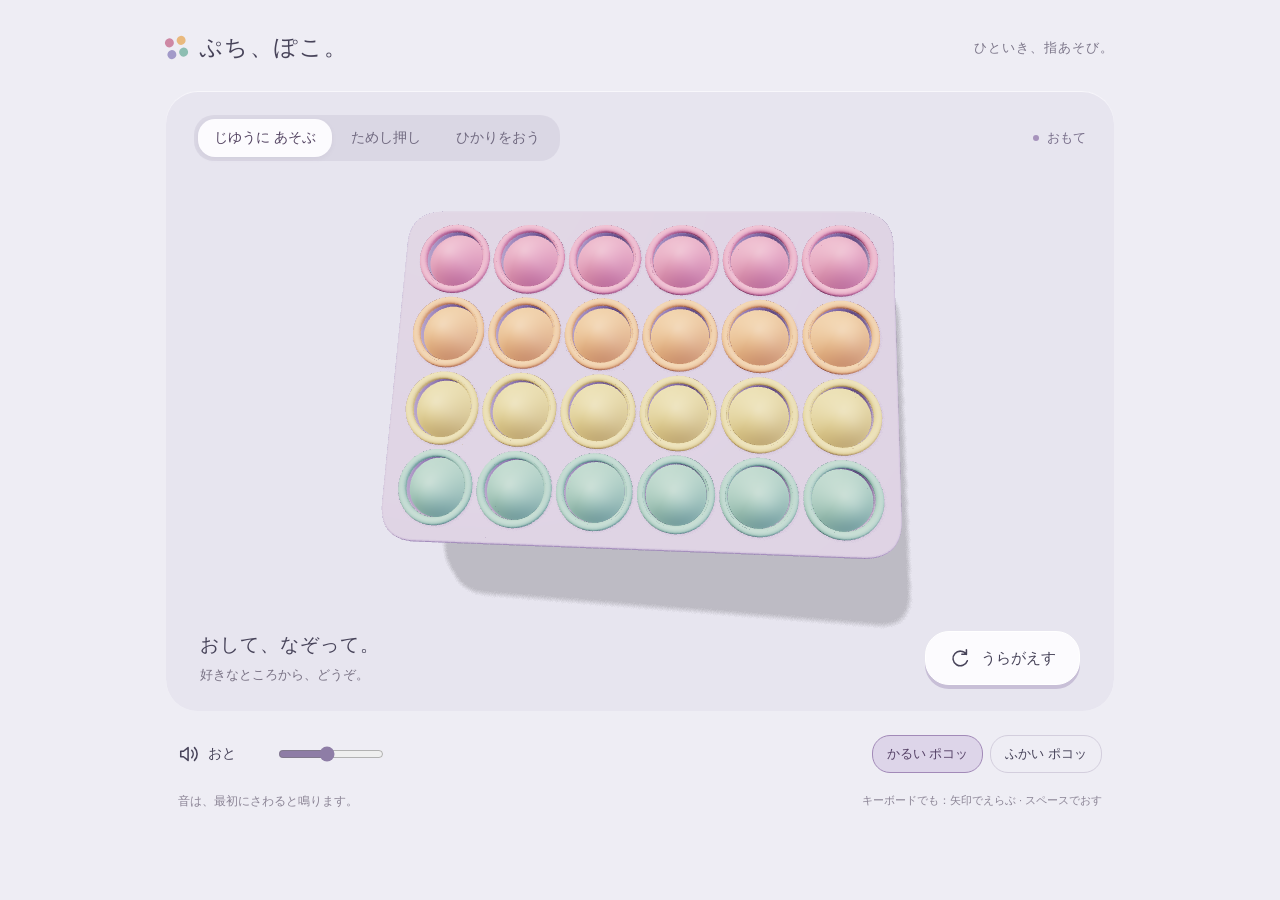
==== index.html @ d10102cb "立体と音を楽しむプッシュポップと光を追うゲームを公開" ====
<!doctype html>
<html lang="ja">
<head>
  <meta charset="UTF-8">
  <meta name="viewport" content="width=device-width, initial-scale=1">
  <meta name="theme-color" content="#eeedf4">
  <meta name="description" content="押して、なぞって、裏返して。音と立体感を楽しむプッシュポップ。">
  <title>ぷち、ぽこ。 — プッシュポップ</title>
  <link rel="icon" type="image/svg+xml" href="data:image/svg+xml,%3Csvg xmlns='http://www.w3.org/2000/svg' viewBox='0 0 64 64'%3E%3Crect width='64' height='64' rx='18' fill='%23b9acd9'/%3E%3Ccircle cx='32' cy='32' r='21' fill='%23e4a1b3' stroke='%239f6480' stroke-width='3'/%3E%3Cellipse cx='26' cy='23' rx='8' ry='5' fill='%23f6c9d4'/%3E%3C/svg%3E">
  <link rel="stylesheet" href="style.css">
</head>
<body>
  <main class="app">
    <header class="topbar">
      <div class="wordmark"><span class="mark" aria-hidden="true"><i></i><i></i><i></i><i></i></span><h1>ぷち、ぽこ。</h1></div>
      <span class="top-note">ひといき、指あそび。</span>
    </header>
    <section class="play-area" aria-label="プッシュポップ">
      <div class="play-top">
        <div class="mode-switch" role="group" aria-label="あそびかた">
          <button class="is-selected" data-mode="full" aria-pressed="true">じゆうに あそぶ</button>
          <button data-mode="sample" aria-pressed="false">ためし押し</button>
          <button data-mode="chase" aria-pressed="false">ひかりをおう</button>
        </div>
        <span class="face-label" id="face-label">おもて</span>
      </div>
      <div class="stage" id="stage">
        <canvas id="toy" role="img" aria-label="立体のプッシュポップ。下の操作領域でもキーボードで押せます。"></canvas>
        <div id="keys" class="key-grid" role="group" aria-label="突起のキーボード操作"></div>
        <div class="loading" id="loading">おもちゃを じゅんびしています</div>
        <div class="error-panel" id="error-panel" hidden><p>おもちゃを表示できませんでした。</p><p>ブラウザの設定でグラフィック描画を有効にして、もう一度開いてください。</p><button onclick="location.reload()">もういちど</button></div>
      </div>
      <div class="play-bottom">
        <div class="instruction"><p id="hint">おして、なぞって。</p><span id="status" aria-live="polite">好きなところから、どうぞ。</span></div>
        <button class="flip-button" id="flip" disabled><svg viewBox="0 0 24 24" aria-hidden="true"><path d="M19 8a8 8 0 1 0 1 7M19 3v5h-5"/></svg>うらがえす</button>
      </div>
    </section>
    <section class="sound-bar" aria-label="音の設定">
      <div class="sound-group">
        <button id="mute" class="sound-toggle" aria-pressed="false" aria-label="音を消す"><svg viewBox="0 0 24 24" aria-hidden="true"><path d="M11 5 6 9H3v6h3l5 4ZM15 8a6 6 0 0 1 0 8M18 5a10 10 0 0 1 0 14"/></svg><span id="mute-label">おと</span></button>
        <input id="volume" type="range" min="0" max="100" value="45" aria-label="音量">
      </div>
      <div class="tone-switch" role="group" aria-label="音色">
        <button data-tone="soft" class="is-selected" aria-pressed="true">かるい ポコッ</button>
        <button data-tone="deep" aria-pressed="false">ふかい ポコッ</button>
      </div>
    </section>
    <footer><span id="audio-note">音は、最初にさわると鳴ります。</span><span class="keyboard-help">キーボードでも：矢印でえらぶ · スペースでおす</span></footer>
  </main>
  <script type="module" src="app.js"></script>
</body>
</html>
---- style.css ----
:root{font-family:ui-rounded,"Hiragino Maru Gothic ProN","Hiragino Kaku Gothic ProN",Meiryo,sans-serif;color:#474359;background:#eeedf4;font-synthesis:none;--ink:#474359;--purple:#766196;--line:#d9d6e4}
*{box-sizing:border-box}body{margin:0}button,input{-webkit-tap-highlight-color:transparent}button{font:inherit;color:inherit;cursor:pointer;border:0}button:disabled{cursor:wait;opacity:.5}button:focus-visible,input:focus-visible{outline:3px solid #8063aa;outline-offset:5px}button{touch-action:manipulation}button svg{width:22px;height:22px;fill:none;stroke:currentColor;stroke-width:1.7;stroke-linecap:round;stroke-linejoin:round}[hidden]{display:none!important}
.app{width:min(1040px,100%);margin:0 auto;padding:32px 46px 22px}.topbar{display:flex;align-items:center;justify-content:space-between;margin-bottom:28px}.wordmark{display:flex;align-items:center;gap:12px}h1{font-size:23px;letter-spacing:.055em;font-weight:750;margin:0}.mark{display:grid;grid-template-columns:repeat(2,9px);gap:3px;transform:rotate(-12deg)}.mark i{height:9px;border-radius:50%;background:#ce88a4}.mark i:nth-child(2){background:#e9b97d}.mark i:nth-child(3){background:#a29ac9}.mark i:nth-child(4){background:#8dbeb2}.top-note{font-size:13px;color:#7d778a;letter-spacing:.08em}.play-area{position:relative;background:#e7e5ef;border-radius:32px;box-shadow:inset 0 1px 0 #f8f7fb;overflow:hidden}.play-top{position:relative;z-index:2;padding:24px 28px 0;display:flex;align-items:center;justify-content:space-between}.mode-switch{display:flex;gap:3px;background:#dad7e4;border-radius:20px;padding:4px}.mode-switch button{padding:10px 16px;border-radius:17px;font-size:14px;background:transparent;color:#716a80}.mode-switch .is-selected{background:#fcfbfe;color:#554563;box-shadow:0 2px 5px #71628612}.face-label{font-size:13px;color:#776d89;display:flex;align-items:center;gap:8px}.face-label:before{content:"";width:6px;height:6px;border-radius:50%;background:#a793bc}.stage{position:relative;height:470px;width:100%;isolation:isolate}.stage canvas{display:block;width:100%;height:100%;touch-action:none;outline:none;cursor:pointer}.loading{position:absolute;inset:0;display:grid;place-items:center;font-size:15px;pointer-events:none}.error-panel{position:absolute;inset:8%;padding:24px;background:#f9f8fc;border-radius:20px;text-align:center;display:flex;flex-direction:column;justify-content:center}.error-panel p{font-size:15px;line-height:1.8}.error-panel button{padding:12px;border-radius:10px;background:#dfd5ee}.key-grid{position:absolute;inset:0;pointer-events:none}.bubble-key{position:absolute;width:42px;height:42px;transform:translate(-50%,-50%);border-radius:50%;pointer-events:none;background:transparent;opacity:0}.bubble-key:focus-visible{opacity:1;outline:3px solid #4b395f;outline-offset:4px;background:#ffffff18}.play-bottom{padding:0 34px 26px;display:flex;align-items:center;justify-content:space-between;gap:16px}.instruction p{font-size:19px;font-weight:700;letter-spacing:.05em;margin:0 0 7px}.instruction span{font-size:13px;color:#797284}.flip-button{display:flex;align-items:center;gap:10px;background:#fcfbfe;border:1px solid #fff;border-radius:24px;padding:15px 23px;font-size:15px;box-shadow:0 4px 0 #c8bfd7;white-space:nowrap;transition:background .15s}.flip-button:active{box-shadow:0 1px 0 #c8bfd7;transform:translateY(3px)}.sound-bar{padding:24px 12px 18px;display:flex;justify-content:space-between;align-items:center;gap:24px}.sound-group{display:flex;gap:18px;align-items:center}.sound-toggle{display:flex;gap:8px;align-items:center;background:transparent;font-size:14px;padding:8px 0;min-width:80px}.sound-toggle[aria-pressed=true]{color:#8d526f}.sound-toggle[aria-pressed=true] svg{stroke-dasharray:3 2}input[type=range]{accent-color:#8e7da6;width:106px;cursor:pointer}.tone-switch{display:flex;gap:7px}.tone-switch button{font-size:13px;background:transparent;border:1px solid #d3cedd;border-radius:18px;padding:9px 14px}.tone-switch button.is-selected{background:#ddd5e9;border-color:#a28ab8;color:#564267}footer{display:flex;justify-content:space-between;gap:16px;color:#8b8495;font-size:12px;padding:0 12px;line-height:1.7}.keyboard-help{font-size:11px}
@media(hover:hover) and (pointer:fine){.flip-button:hover{background:#f3edf9}.mode-switch button:not(.is-selected):hover,.tone-switch button:not(.is-selected):hover{background:#e4ddea}}
@media(min-height:950px) and (min-width:700px){.app{padding-top:60px}.stage{height:540px}}
@media(max-width:650px){.app{padding:22px 14px 24px}.topbar{margin-bottom:23px;padding:0 7px}h1{font-size:20px}.top-note{font-size:11px;letter-spacing:0}.play-area{border-radius:26px}.play-top{padding:18px 14px 0}.mode-switch button{padding:9px 10px;font-size:12px}.face-label{font-size:11px;gap:5px}.stage{height:355px}.play-bottom{padding:0 20px 24px;gap:8px}.instruction p{font-size:16px}.instruction span{font-size:11px}.flip-button{font-size:13px;padding:13px 15px;gap:7px}.flip-button svg{width:19px;height:19px}.sound-bar{flex-direction:column;gap:13px;padding:21px 8px 16px}.sound-group{width:100%;justify-content:center;gap:28px}input[type=range]{width:146px}.tone-switch button{font-size:13px;padding:10px 20px}footer{justify-content:center;text-align:center;font-size:11px}.keyboard-help{display:none}}
@media(max-width:360px){.app{padding-inline:10px}.top-note{display:none}.play-top{padding-inline:10px}.mode-switch button{font-size:11px;padding-inline:8px}.stage{height:290px}.play-bottom{padding-inline:14px}.instruction p{font-size:14px}.instruction span{font-size:10px}.flip-button{font-size:12px;padding:12px}.tone-switch button{padding-inline:16px}}
@media(prefers-reduced-motion:reduce){*{scroll-behavior:auto!important;transition:none!important}}
.mode-switch{flex-wrap:wrap}.mode-switch button{white-space:nowrap}
.face-label{white-space:nowrap;flex-shrink:0}.play-top{gap:12px}.flip-button:disabled{cursor:default}
.sr-only{position:absolute;width:1px;height:1px;padding:0;margin:-1px;overflow:hidden;clip-path:inset(50%);white-space:nowrap;border:0}
@media(max-width:650px){.play-top{flex-wrap:wrap;gap:10px}.mode-switch{width:100%;justify-content:center}.face-label{margin-left:auto}}
@media(max-width:360px){.is-chase .play-bottom{flex-direction:column;align-items:stretch;gap:15px}.is-chase .flip-button{align-self:flex-end}.is-chase .instruction span{font-size:12px}}
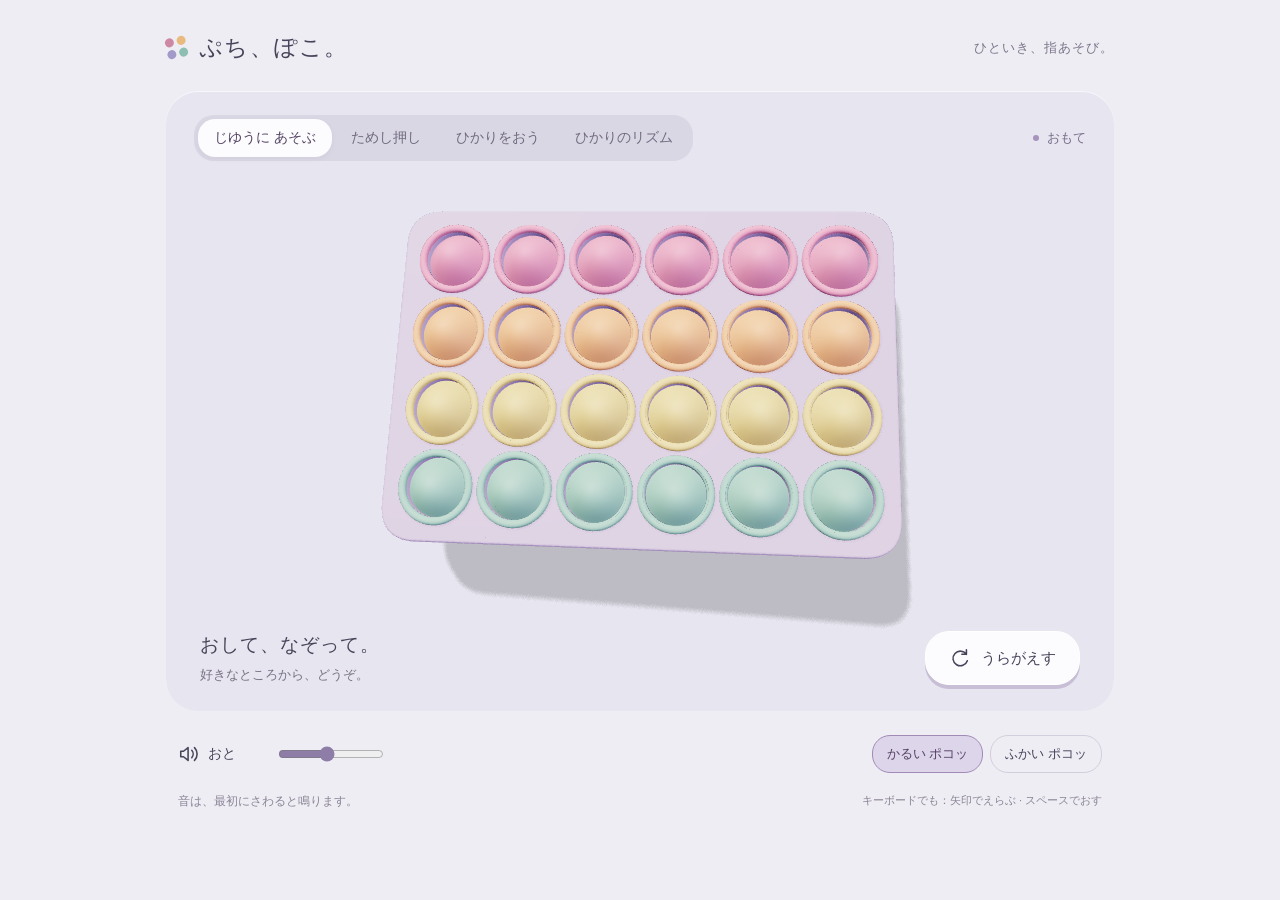
==== commit 04f55b43: "ひかりのリズムを追加する" ====
--- a/index.html
+++ b/index.html
@@ -21,6 +21,7 @@
           <button class="is-selected" data-mode="full" aria-pressed="true">じゆうに あそぶ</button>
           <button data-mode="sample" aria-pressed="false">ためし押し</button>
           <button data-mode="chase" aria-pressed="false">ひかりをおう</button>
+          <button data-mode="rhythm" aria-pressed="false">ひかりのリズム</button>
         </div>
         <span class="face-label" id="face-label">おもて</span>
       </div>
@@ -47,6 +48,6 @@
     </section>
     <footer><span id="audio-note">音は、最初にさわると鳴ります。</span><span class="keyboard-help">キーボードでも：矢印でえらぶ · スペースでおす</span></footer>
   </main>
-  <script type="module" src="app.js"></script>
+  <script type="module" src="app.js?v=rhythm"></script>
 </body>
 </html>
